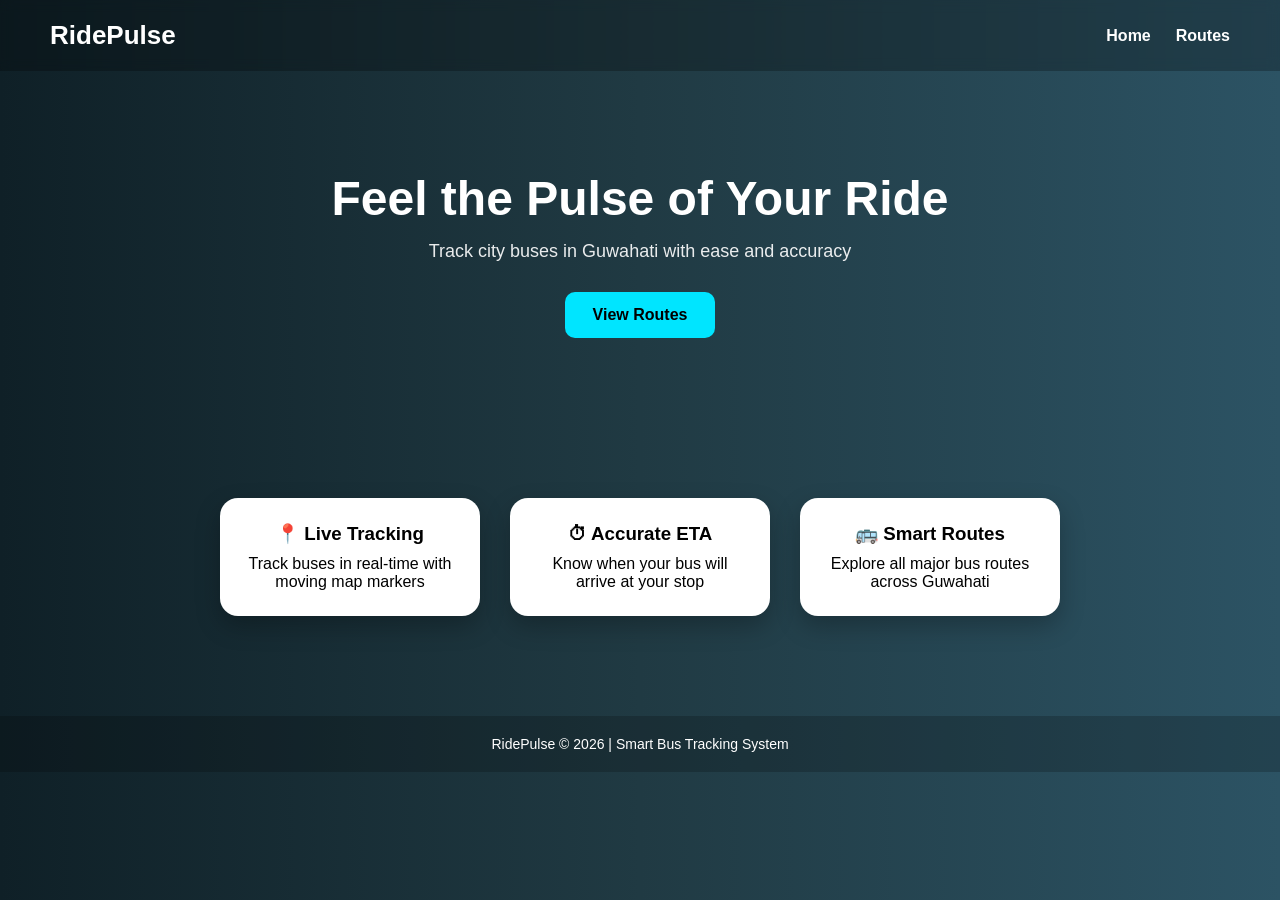
==== index.html @ 26895df0 "Added all the upto date files of the project any update will be posted upon completion" ====
<!DOCTYPE html>
<html lang="en">
<head>
<meta charset="UTF-8">
<meta name="viewport" content="width=device-width, initial-scale=1.0">

<title>RidePulse</title>

<link rel="stylesheet" href="style.css">

</head>

<body>

<!-- NAVBAR -->
<nav>
    <h1>RidePulse</h1>

    <ul>
        <li><a href="index.html">Home</a></li>
        <li><a href="routes.html">Routes</a></li>
    </ul>
</nav>

<!-- HERO SECTION -->
<section class="hero">
    <h2>Feel the Pulse of Your Ride</h2>
    <p>Track city buses in Guwahati with ease and accuracy</p>

    <div class="buttons">
        <button onclick="location.href='routes.html'">View Routes</button>
    </div>
</section>

<!-- FEATURES SECTION -->
<section class="features">

    <div class="card">
        <h3>📍 Live Tracking</h3>
        <p>Track buses in real-time with moving map markers</p>
    </div>

    <div class="card">
        <h3>⏱ Accurate ETA</h3>
        <p>Know when your bus will arrive at your stop</p>
    </div>

    <div class="card">
        <h3>🚌 Smart Routes</h3>
        <p>Explore all major bus routes across Guwahati</p>
    </div>

</section>

<!-- FOOTER -->
<footer>
    <p>RidePulse © 2026 | Smart Bus Tracking System</p>
</footer>

</body>
</html>
---- style.css ----
/* RESET */
*{
margin:0;
padding:0;
box-sizing:border-box;
}

/* BODY */
body{
font-family:Arial, sans-serif;
background:linear-gradient(to right,#0f2027,#203a43,#2c5364);
color:white;
}

/* NAVBAR */
nav{
display:flex;
justify-content:space-between;
align-items:center;
padding:20px 50px;
background:rgba(0,0,0,0.25);
backdrop-filter:blur(6px);
}

nav h1{
font-size:26px;
}

nav ul{
display:flex;
gap:25px;
list-style:none;
}

nav a{
color:white;
text-decoration:none;
font-weight:bold;
transition:0.3s;
}

nav a:hover{
color:#00e5ff;
}

/* HERO SECTION */
.hero{
text-align:center;
padding:100px 20px;
}

.hero h2{
font-size:48px;
margin-bottom:15px;
}

.hero p{
font-size:18px;
opacity:0.9;
margin-bottom:30px;
}

/* BUTTON */
.buttons button{
padding:14px 28px;
font-size:16px;
border:none;
border-radius:10px;
cursor:pointer;
background:#00e5ff;
color:black;
font-weight:bold;
transition:0.3s;
}

.buttons button:hover{
transform:scale(1.05);
background:#00c2d6;
}

/* FEATURES SECTION */
.features{
display:flex;
justify-content:center;
gap:30px;
padding:60px 20px;
flex-wrap:wrap;
}

.card{
background:white;
color:black;
padding:25px;
width:260px;
border-radius:18px;
text-align:center;
box-shadow:0 10px 25px rgba(0,0,0,0.25);
transition:0.3s;
}

.card:hover{
transform:translateY(-8px);
}

.card h3{
margin-bottom:10px;
}

/* FOOTER */
footer{
text-align:center;
padding:20px;
background:rgba(0,0,0,0.2);
margin-top:40px;
font-size:14px;
}
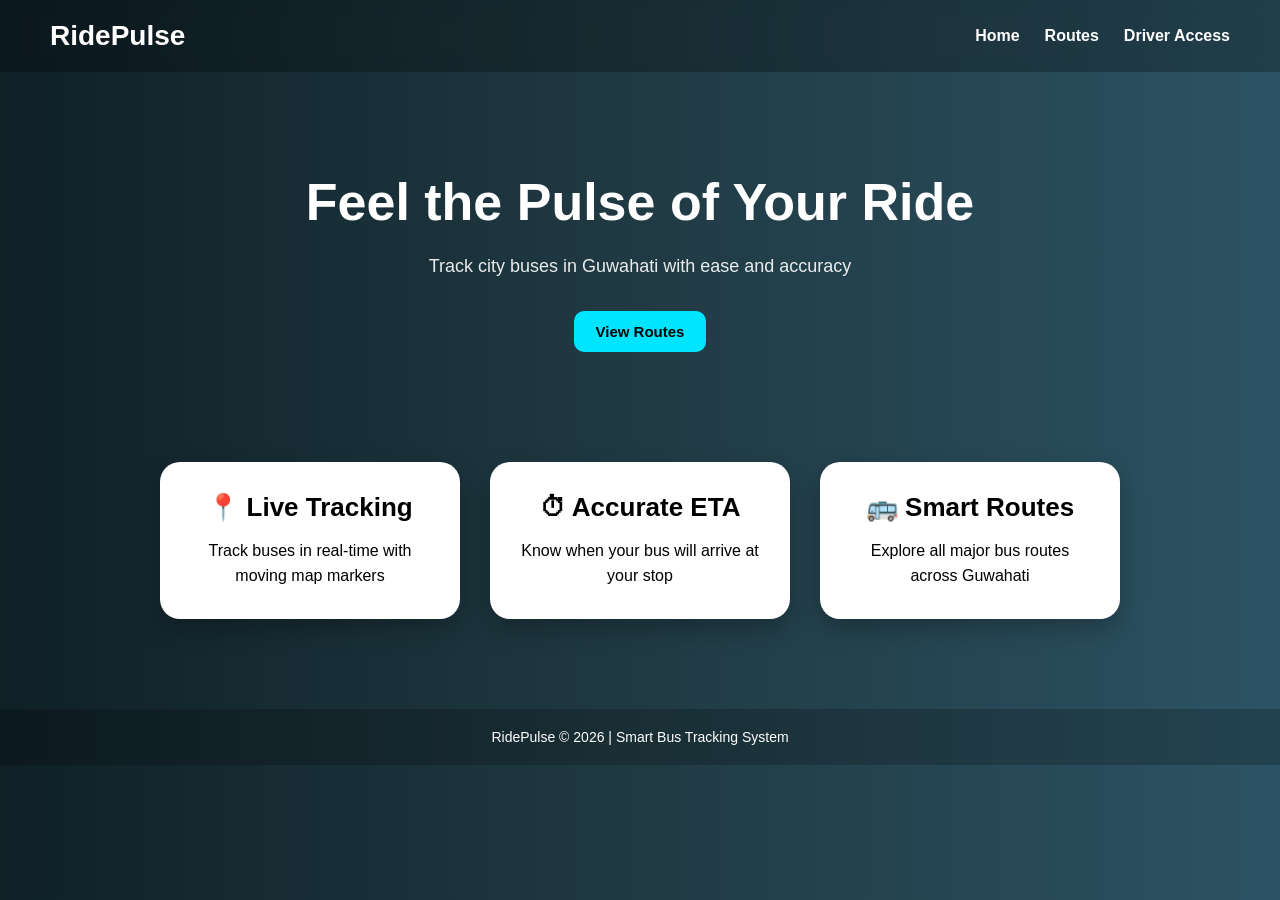
==== commit dd1c8aa8: "Update navbar to include Driver Access link Added Driver Access link to the navbar. yess" ====
--- a/index.html
+++ b/index.html
@@ -14,12 +14,31 @@
 
 <!-- NAVBAR -->
 <nav>
+
     <h1>RidePulse</h1>
 
     <ul>
-        <li><a href="index.html">Home</a></li>
-        <li><a href="routes.html">Routes</a></li>
+
+        <li>
+            <a href="index.html">
+                Home
+            </a>
+        </li>
+
+        <li>
+            <a href="routes.html">
+                Routes
+            </a>
+        </li>
+
+        <li>
+            <a href="driver.html">
+                Driver Access
+            </a>
+        </li>
+
     </ul>
+
 </nav>
 
 <!-- HERO SECTION -->
@@ -58,4 +77,4 @@
 </footer>
 
 </body>
-</html>+</html>
--- a/style.css
+++ b/style.css
@@ -1,34 +1,48 @@
-
-/* RESET */
+/* =========================
+   RESET
+========================= */
+
 *{
 margin:0;
 padding:0;
 box-sizing:border-box;
 }
 
-/* BODY */
+/* =========================
+   BODY
+========================= */
+
 body{
-font-family:Arial, sans-serif;
+font-family:Arial,sans-serif;
 background:linear-gradient(to right,#0f2027,#203a43,#2c5364);
 color:white;
-}
-
-/* NAVBAR */
+min-height:100vh;
+}
+
+/* =========================
+   NAVBAR
+========================= */
+
 nav{
 display:flex;
 justify-content:space-between;
 align-items:center;
 padding:20px 50px;
 background:rgba(0,0,0,0.25);
-backdrop-filter:blur(6px);
+backdrop-filter:blur(8px);
+position:sticky;
+top:0;
+z-index:1000;
 }
 
 nav h1{
-font-size:26px;
+font-size:28px;
+font-weight:bold;
 }
 
 nav ul{
 display:flex;
+align-items:center;
 gap:25px;
 list-style:none;
 }
@@ -44,27 +58,54 @@
 color:#00e5ff;
 }
 
-/* HERO SECTION */
+/* =========================
+   LOGOUT BUTTON
+========================= */
+
+.logout-btn{
+background:#ff4d4d;
+color:white;
+border:none;
+padding:10px 18px;
+border-radius:8px;
+font-size:14px;
+font-weight:bold;
+cursor:pointer;
+transition:0.3s;
+}
+
+.logout-btn:hover{
+background:#e60000;
+transform:scale(1.05);
+}
+
+/* =========================
+   HERO SECTION
+========================= */
+
 .hero{
 text-align:center;
-padding:100px 20px;
+padding:100px 20px 60px;
 }
 
 .hero h2{
-font-size:48px;
-margin-bottom:15px;
+font-size:52px;
+margin-bottom:20px;
 }
 
 .hero p{
 font-size:18px;
 opacity:0.9;
 margin-bottom:30px;
-}
-
-/* BUTTON */
-.buttons button{
-padding:14px 28px;
-font-size:16px;
+line-height:1.6;
+}
+
+/* =========================
+   BUTTONS
+========================= */
+
+button{
+padding:12px 22px;
 border:none;
 border-radius:10px;
 cursor:pointer;
@@ -72,28 +113,32 @@
 color:black;
 font-weight:bold;
 transition:0.3s;
-}
-
-.buttons button:hover{
+font-size:15px;
+}
+
+button:hover{
+background:#00c2d6;
 transform:scale(1.05);
-background:#00c2d6;
-}
-
-/* FEATURES SECTION */
+}
+
+/* =========================
+   FEATURES
+========================= */
+
 .features{
 display:flex;
 justify-content:center;
 gap:30px;
-padding:60px 20px;
+padding:50px 20px;
 flex-wrap:wrap;
 }
 
 .card{
 background:white;
 color:black;
-padding:25px;
-width:260px;
-border-radius:18px;
+padding:30px;
+width:300px;
+border-radius:20px;
 text-align:center;
 box-shadow:0 10px 25px rgba(0,0,0,0.25);
 transition:0.3s;
@@ -104,10 +149,365 @@
 }
 
 .card h3{
+margin-bottom:15px;
+font-size:26px;
+}
+
+.card p{
+line-height:1.6;
+}
+
+/* =========================
+   PAGE TITLES
+========================= */
+
+.page-title,
+.track-title,
+.driver-hero{
+text-align:center;
+padding:60px 20px 30px;
+}
+
+.page-title h2,
+.track-title h2,
+.driver-hero h2{
+font-size:44px;
+margin-bottom:15px;
+}
+
+.page-title p,
+.track-title p,
+.driver-hero p{
+font-size:18px;
+opacity:0.9;
+line-height:1.6;
+}
+
+/* =========================
+   ROUTES PAGE
+========================= */
+
+.routes-container{
+display:flex;
+justify-content:center;
+align-items:stretch;
+gap:30px;
+flex-wrap:wrap;
+padding:40px 20px 80px;
+}
+
+.route-card{
+background:white;
+color:black;
+width:300px;
+padding:30px 20px;
+border-radius:20px;
+text-align:center;
+position:relative;
+box-shadow:0 10px 25px rgba(0,0,0,0.25);
+transition:0.3s;
+}
+
+.route-card:hover{
+transform:translateY(-8px);
+}
+
+.route-card h3{
+margin-bottom:15px;
+font-size:28px;
+}
+
+.route-card p{
+margin-bottom:15px;
+line-height:1.5;
+}
+
+.route-card button{
+margin-top:15px;
+width:100%;
+}
+
+/* LIVE ROUTE */
+
+.live-route{
+border:2px solid #00e676;
+}
+
+/* BADGES */
+
+.live-badge,
+.soon-badge{
+position:absolute;
+top:15px;
+right:15px;
+padding:6px 12px;
+border-radius:20px;
+font-size:12px;
+font-weight:bold;
+}
+
+.live-badge{
+background:#00e676;
+color:black;
+}
+
+.soon-badge{
+background:#ff9800;
+color:white;
+}
+
+/* UPCOMING */
+
+.upcoming-route{
+opacity:0.9;
+}
+
+.upcoming-route button{
+background:#777;
+color:white;
+}
+
+.upcoming-route button:hover{
+background:#666;
+}
+
+/* =========================
+   DRIVER PAGE
+========================= */
+
+.driver-body{
+background:linear-gradient(to right,#141e30,#243b55);
+}
+
+.driver-nav{
+background:rgba(10,15,25,0.75);
+}
+
+.driver-nav h1{
+color:#4fc3f7;
+}
+
+.driver-container{
+display:flex;
+justify-content:center;
+gap:30px;
+flex-wrap:wrap;
+padding:40px 20px;
+}
+
+.driver-card{
+background:rgba(255,255,255,0.08);
+backdrop-filter:blur(12px);
+color:white;
+padding:30px;
+width:320px;
+border-radius:20px;
+text-align:center;
+border:1px solid rgba(255,255,255,0.08);
+box-shadow:0 10px 25px rgba(0,0,0,0.25);
+transition:0.3s;
+}
+
+.driver-card:hover{
+transform:translateY(-8px);
+}
+
+.driver-card h3{
+color:#4fc3f7;
+margin-bottom:12px;
+font-size:28px;
+}
+
+.driver-card form{
+display:flex;
+flex-direction:column;
+gap:15px;
+margin-top:20px;
+}
+
+.driver-card input,
+.driver-card select{
+padding:12px;
+border-radius:10px;
+border:none;
+outline:none;
+font-size:15px;
+background:rgba(255,255,255,0.1);
+color:white;
+}
+
+.driver-card input::placeholder{
+color:rgba(255,255,255,0.7);
+}
+
+/* =========================
+   DRIVER PANEL
+========================= */
+
+.dashboard{
+display:flex;
+justify-content:center;
+align-items:flex-start;
+gap:30px;
+flex-wrap:wrap;
+padding:40px 20px;
+}
+
+.driver-panel-card{
+background:rgba(255,255,255,0.08);
+backdrop-filter:blur(12px);
+color:white;
+border:1px solid rgba(255,255,255,0.08);
+width:320px;
+padding:30px;
+border-radius:20px;
+text-align:center;
+box-shadow:0 10px 25px rgba(0,0,0,0.25);
+}
+
+.driver-panel-card h3{
+color:#4fc3f7;
+margin-bottom:18px;
+font-size:28px;
+}
+
+.driver-panel-card p{
+font-size:18px;
 margin-bottom:10px;
-}
-
-/* FOOTER */
+line-height:1.5;
+}
+
+#trackingStatus{
+font-weight:bold;
+font-size:20px;
+color:#ff5252;
+}
+
+.live-status{
+color:#00e676 !important;
+}
+
+#startTracking{
+margin-top:20px;
+width:100%;
+padding:14px;
+font-size:16px;
+border-radius:12px;
+}
+
+/* DRIVER MAP */
+
+.driver-map-section{
+padding:30px;
+}
+
+.live-location-title{
+text-align:center;
+font-size:38px;
+margin-bottom:20px;
+}
+
+.driver-body #map{
+height:500px;
+width:100%;
+border-radius:20px;
+overflow:hidden;
+box-shadow:0 10px 30px rgba(0,0,0,0.35);
+}
+
+/* =========================
+   TRACK PAGE
+========================= */
+
+.track-page{
+background:linear-gradient(to right,#0f2027,#203a43,#2c5364);
+}
+
+/* STATUS CARDS */
+
+.live-status-container{
+display:flex;
+justify-content:center;
+align-items:center;
+gap:30px;
+flex-wrap:wrap;
+padding:20px;
+}
+
+.status-card{
+background:white;
+color:black;
+width:260px;
+padding:25px;
+border-radius:20px;
+text-align:center;
+box-shadow:0 10px 25px rgba(0,0,0,0.25);
+transition:0.3s;
+}
+
+.status-card:hover{
+transform:translateY(-5px);
+}
+
+.status-card h3{
+font-size:24px;
+margin-bottom:10px;
+}
+
+.status-card p{
+font-size:18px;
+font-weight:bold;
+}
+
+/* MAP SECTION */
+
+.map-section{
+padding:30px;
+}
+
+.track-page #map{
+height:500px;
+width:100%;
+border-radius:20px;
+overflow:hidden;
+box-shadow:0 10px 30px rgba(0,0,0,0.35);
+}
+
+/* COORDINATES */
+
+.coordinates-section{
+display:flex;
+justify-content:center;
+align-items:center;
+gap:30px;
+flex-wrap:wrap;
+padding:40px 20px 80px;
+}
+
+.coordinate-card{
+background:white;
+color:black;
+width:250px;
+padding:25px;
+border-radius:20px;
+text-align:center;
+box-shadow:0 10px 25px rgba(0,0,0,0.25);
+}
+
+.coordinate-card h3{
+font-size:24px;
+margin-bottom:10px;
+}
+
+.coordinate-card p{
+font-size:18px;
+font-weight:bold;
+}
+
+/* =========================
+   FOOTER
+========================= */
+
 footer{
 text-align:center;
 padding:20px;
@@ -115,3 +515,158 @@
 margin-top:40px;
 font-size:14px;
 }
+
+/* =========================
+   RESPONSIVE
+========================= */
+
+@media(max-width:992px){
+
+.hero h2{
+font-size:42px;
+}
+
+.page-title h2,
+.track-title h2,
+.driver-hero h2{
+font-size:38px;
+}
+
+}
+
+@media(max-width:768px){
+
+nav{
+flex-direction:column;
+gap:15px;
+padding:20px;
+}
+
+nav ul{
+flex-wrap:wrap;
+justify-content:center;
+}
+
+.hero h2{
+font-size:34px;
+}
+
+.page-title h2,
+.track-title h2,
+.driver-hero h2{
+font-size:32px;
+}
+
+.hero p,
+.page-title p,
+.track-title p,
+.driver-hero p{
+font-size:16px;
+}
+
+.features,
+.routes-container,
+.driver-container,
+.dashboard,
+.live-status-container,
+.coordinates-section{
+flex-direction:column;
+align-items:center;
+}
+
+.card,
+.route-card,
+.driver-card,
+.driver-panel-card,
+.status-card,
+.coordinate-card{
+width:90%;
+}
+
+.track-page #map,
+.driver-body #map{
+height:400px;
+}
+
+.live-location-title{
+font-size:30px;
+}
+
+}
+
+@media(max-width:480px){
+
+.hero{
+padding-top:70px;
+}
+
+.hero h2{
+font-size:28px;
+}
+
+.page-title h2,
+.track-title h2,
+.driver-hero h2{
+font-size:28px;
+}
+
+.track-page #map,
+.driver-body #map{
+height:320px;
+}
+
+button{
+width:100%;
+}
+
+}
+
+/* =========================
+   DRIVER BUTTONS
+========================= */
+
+.driver-buttons{
+
+display:flex;
+
+justify-content:center;
+
+gap:15px;
+
+margin-top:20px;
+
+flex-wrap:wrap;
+
+}
+
+/* LOGOUT BUTTON */
+
+.logout-btn{
+
+background:#ff4d4d;
+
+color:white;
+
+border:none;
+
+padding:14px 20px;
+
+border-radius:12px;
+
+font-size:16px;
+
+font-weight:bold;
+
+cursor:pointer;
+
+transition:0.3s;
+
+}
+
+.logout-btn:hover{
+
+background:#e60000;
+
+transform:scale(1.05);
+
+}
